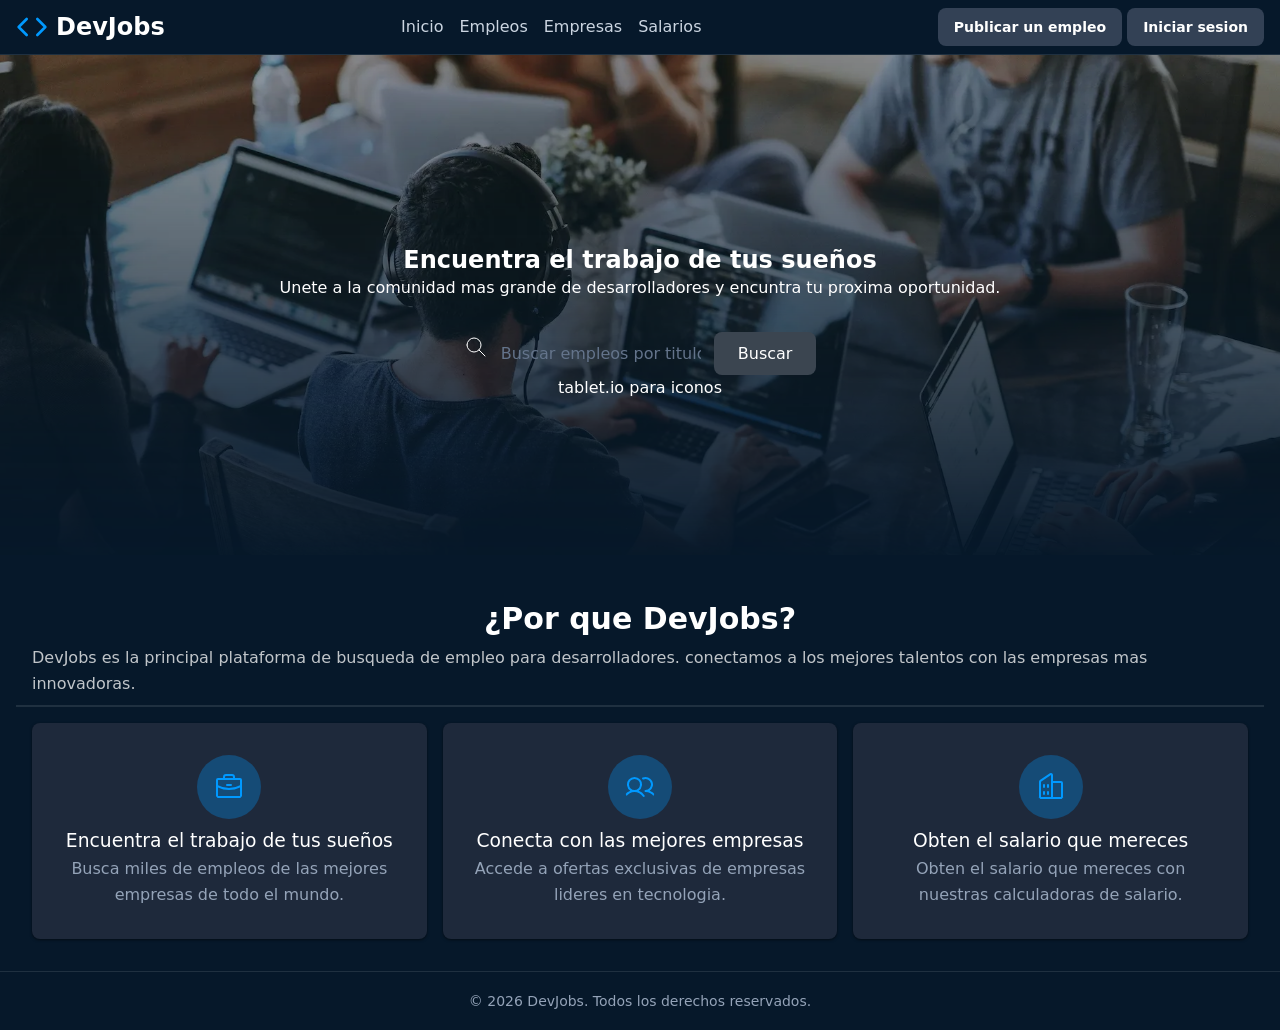
==== 00-htmls y css/index.html @ d2c4809d "first commit" ====
<!doctype html>
<html lang="es">
  <head>
    <meta charset="UTF-8" />
    <meta name="viewport" content="width=device-width, initial-scale=1.0" />
    <title>DevJobs</title>
    <link rel="stylesheet" href="style.css" />
    <meta
      name="description"
      content="Ecuentra las mejores ofertas de trabajo para desarrolladores en DevJobs." />
  </head>

  <body>
    <header>
      <h1>
        <svg
          fill="none"
          stroke="currentColor"
          stroke-linecap="round"
          stroke-linejoin="round"
          stroke-width="2"
          viewBox="0 0 24 24"
          xmlns="http://www.w3.org/2000/svg">
          <polyline points="16 18 22 12 16 6"></polyline>
          <polyline points="8 6 2 12 8 18"></polyline>
        </svg>
        DevJobs
      </h1>
      <nav>
        <a href="">Inicio</a>
        <a href="">Empleos</a>
        <a href="">Empresas</a>
        <a href="">Salarios</a>
      </nav>
      <div>
        <a href="">Publicar un empleo</a>
        <a href="">Iniciar sesion</a>
      </div>
    </header>

    <main>
      <section>
        <img src="./img/background.webp" alt="imagen de DevJobs" />
        <h1>Encuentra el trabajo de tus sueños</h1>
        <p>
          Unete a la comunidad mas grande de desarrolladores y encuntra tu
          proxima oportunidad.
        </p>
        <form role="search">
          <svg
            xmlns="http://www.w3.org/2000/svg"
            width="24"
            height="24"
            viewBox="0 0 24 24"
            fill="none"
            stroke="currentColor"
            stroke-width="1"
            stroke-linecap="round"
            stroke-linejoin="round"
            class="icon icon-tabler icons-tabler-outline icon-tabler-search">
            <path stroke="none" d="M0 0h24v24H0z" fill="none" />
            <path d="M10 10m-7 0a7 7 0 1 0 14 0a7 7 0 1 0 -14 0" />
            <path d="M21 21l-6 -6" />
          </svg>
          <input
            type="text"
            placeholder="Buscar empleos por titulos, habilidad o empresa"
            required />
          <button type="submit">Buscar</button>
          <p>tablet.io para iconos</p>
        </form>
      </section>
      <section>
        <header>
          <h2>¿Por que DevJobs?</h2>
          <p>
            DevJobs es la principal plataforma de busqueda de empleo para
            desarrolladores. conectamos a los mejores talentos con las empresas
            mas innovadoras.
          </p>
        </header>
        <footer>
          <article>
            <svg
              fill="currentColor"
              height="32"
              viewBox="0 0 256 256"
              width="32"
              xmlns="http://www.w3.org/2000/svg"
              aria-hidden="true">
              <path
                d="M216,56H176V48a24,24,0,0,0-24-24H104A24,24,0,0,0,80,48v8H40A16,16,0,0,0,24,72V200a16,16,0,0,0,16,16H216a16,16,0,0,0,16-16V72A16,16,0,0,0,216,56ZM96,48a8,8,0,0,1,8-8h48a8,8,0,0,1,8,8v8H96ZM216,72v41.61A184,184,0,0,1,128,136a184.07,184.07,0,0,1-88-22.38V72Zm0,128H40V131.64A200.19,200.19,0,0,0,128,152a200.25,200.25,0,0,0,88-20.37V200ZM104,112a8,8,0,0,1,8-8h32a8,8,0,0,1,0,16H112A8,8,0,0,1,104,112Z"></path>
            </svg>
            <h3>Encuentra el trabajo de tus sueños</h3>
            <p>
              Busca miles de empleos de las mejores empresas de todo el mundo.
            </p>
          </article>
          <article>
            <svg
              fill="currentColor"
              height="32"
              viewBox="0 0 256 256"
              width="32"
              xmlns="http://www.w3.org/2000/svg"
              aria-hidden="true">
              <path
                d="M117.25,157.92a60,60,0,1,0-66.5,0A95.83,95.83,0,0,0,3.53,195.63a8,8,0,1,0,13.4,8.74,80,80,0,0,1,134.14,0,8,8,0,0,0,13.4-8.74A95.83,95.83,0,0,0,117.25,157.92ZM40,108a44,44,0,1,1,44,44A44.05,44.05,0,0,1,40,108Zm210.14,98.7a8,8,0,0,1-11.07-2.33A79.83,79.83,0,0,0,172,168a8,8,0,0,1,0-16,44,44,0,1,0-16.34-84.87,8,8,0,1,1-5.94-14.85,60,60,0,0,1,55.53,105.64,95.83,95.83,0,0,1,47.22,37.71A8,8,0,0,1,250.14,206.7Z"></path>
            </svg>
            <h3>Conecta con las mejores empresas</h3>
            <p>
              Accede a ofertas exclusivas de empresas lideres en tecnologia.
            </p>
          </article>
          <article>
            <svg
              fill="currentColor"
              height="32"
              viewBox="0 0 256 256"
              width="32"
              xmlns="http://www.w3.org/2000/svg"
              aria-hidden="true">
              <path
                d="M240,208H224V96a16,16,0,0,0-16-16H144V32a16,16,0,0,0-24.88-13.32L39.12,72A16,16,0,0,0,32,85.34V208H16a8,8,0,0,0,0,16H240a8,8,0,0,0,0-16ZM208,96V208H144V96ZM48,85.34,128,32V208H48ZM112,112v16a8,8,0,0,1-16,0V112a8,8,0,1,1,16,0Zm-32,0v16a8,8,0,0,1-16,0V112a8,8,0,1,1,16,0Zm0,56v16a8,8,0,0,1-16,0V168a8,8,0,0,1,16,0Zm32,0v16a8,8,0,0,1-16,0V168a8,8,0,0,1,16,0Z"></path>
            </svg>
            <h3>Obten el salario que mereces</h3>
            <p>
              Obten el salario que mereces con nuestras calculadoras de salario.
            </p>
          </article>
        </footer>
      </section>
    </main>
    <footer>
      <small>&copy; 2026 DevJobs. Todos los derechos reservados.</small>
    </footer>
  </body>
</html>
---- 00-htmls y css/style.css ----
* {
  margin: 0;
  padding: 0;
  box-sizing: border-box;
}

:root {
  --primary: #3b4550;
  --primary-dark: #0a3d66;
  --primary-hover: #0d5ba8;
  --primary-light: #09f;
  --background: #06182a;
  --text-primary: #ffffff;
  --text-secondary: #cbd5e1;
  --text-muted: #94a3b8;
  --border: rgba(255, 255, 255, 0.1);
  --card-bg: #1e293b;
  --shadow: rgba(0, 0, 0, 0.3);
  --input-bg: #1e293b;
  --hsla-example: hsla(210, 100%, 56%, 1);
}

@font-face {
  font-family: "Inter Variable";
  font-style: normal;
  font-display: swap;
  font-weight: 100 900;
  src: url(https://cdn.jsdelivr.net/fontsource/fonts/inter:vf@latest/latin-wght-normal.woff2)
    format("woff2-variations");
  unicode-range:
    U+0000-00FF, U+0131, U+0152-0153, U+02BB-02BC, U+02C6, U+02DA, U+02DC,
    U+0304, U+0308, U+0329, U+2000-206F, U+20AC, U+2122, U+2191, U+2193, U+2212,
    U+2215, U+FEFF, U+FFFD;
}

body {
  font-family: system-ui;
  background-color: var(--background);
  color: var(--text-primary);
  min-height: 100vh; /*altura minima*/
  display: flex;
  flex-direction: column;
  line-height: 1.6;
}

/* Títulos principales */
h1 {
  font-size: 1.5rem;
  line-height: 1.2;
  text-wrap: balance;
  display: flex;
  align-items: center;
  gap: 0.5rem;

  svg {
    width: 2rem;
    height: 2rem;
    color: var(--primary-light);
  }
}

h1 + p {
  text-wrap: balance;
  margin-bottom: 2rem;
}

/* Header */
header {
  border-bottom: 1px solid var(--border);
  background: var(--background);
  padding: 0.5rem 1rem;
  display: flex;
  align-items: center;
  justify-content: space-between;
  gap: 2rem;

  h2 {
    font-size: 1.25rem;
    font-weight: 700;
    color: var(--text-primary);
  }
}

/* Navegación del header a otras páginas */
nav {
  align-items: center;
  gap: 1rem;
  display: flex;

  a {
    text-decoration: none;
    color: var(--text-secondary);
    transition: color 0.2s;
    font-weight: 500;

    &:hover,
    &:focus {
      color: var(--primary);
      outline: none;
    }
  }
}

/* Botones del Header */
header div a {
  padding: 0.5rem 1rem;
  border-radius: 0.5rem;
  background-color: #334155;
  color: var(--text-primary);
  display: inline-block;
  font-size: 0.875rem;
  font-weight: 700;
  text-decoration: none;
  /* TODO */
}

/* Hero */
main > section:nth-child(1) {
  height: 500px;
  text-align: center;
  display: flex;
  flex-direction: column;
  justify-content: center;
  align-items: center;

  h1 {
    padding-top: 36px;
  }

  & > img {
    position: absolute;
    width: 100%;
    height: 100%;
    object-fit: cover;
    z-index: -1;
    left: 0;
    right: 0;
    mask-image: linear-gradient(
      to bottom,
      rgba(16, 25, 34, 1) 5%,
      rgba(16, 25, 34, 0) 80%
    );
  }
}

/* Formulario de Búsqueda */
form {
  max-width: 42rem;
  width: 100%;
  margin: 0 auto;
  padding-inline: 1rem;
}

form > div {
  display: flex;
  align-items: center;
  background-color: var(--input-bg);
  border-radius: 0.5rem;
  box-shadow: 0 10px 15px -3px var(--shadow);
  padding: 0.5rem;
  gap: 0.5rem;
}

form span {
  padding-left: 0.75rem;
  color: var(--text-muted);
  display: flex;
  align-items: center;
  flex-shrink: 0;
}

form input[type="text"] {
  flex: 1;
  background: transparent;
  border: none;
  outline: none;
  color: var(--text-primary);
  padding: 0.75rem 0.5rem;
  font-size: 1rem;
  font-family: inherit;
}

form input[type="text"]::placeholder {
  color: #64748b;
}

button {
  padding: 0.75rem 1.5rem;
  border-radius: 0.5rem;
  background-color: var(--primary);
  color: white;
  font-weight: 400;
  border: none;
  cursor: pointer;
  transition: all 0.2s;
  font-family: inherit;
  font-size: 1rem;
  white-space: nowrap;

  &:hover, /* pseudo-clase que significa que el ratón está encima */
  &:focus {
    /* pseudo-clase que significa que el elemento tiene el foco */
    background-color: var(--primary-hover);
    outline: 2px solid white;
    outline-offset: 2px;
  }

  &:active {
    transform: scale(0.9);
  }

  &:disabled {
    opacity: 0.5;
    pointer-events: none;
  }
}

/* Features Section */
main > section:nth-child(2) {
  padding-inline: 1rem;
  background-color: var(--background);
  padding-top: 2rem;

  & > header {
    gap: 2px;
    flex-direction: column;

    h2 {
      margin-bottom: 0;
    }

    p {
      opacity: 0.75;
    }
  }

  & > div {
    max-width: 1280px;
    margin: 0 auto;
  }
}

main > section:nth-child(2) h2 {
  font-size: 1.875rem;
  font-weight: 700;
  color: var(--text-primary);
  margin-bottom: 1rem;
}

main > section:nth-child(2) > div > div:first-child > p {
  font-size: 1.125rem;
  color: var(--text-muted);
  max-width: 42rem;
  margin: 0 auto;
}

/* Grid de Features */
main > section:nth-child(2) footer {
  display: grid;
  grid-template-columns: repeat(auto-fit, minmax(280px, 1fr));
  gap: 16px;
}

/* Feature Cards */
/* article {
  background-color: var(--card-bg);
  padding: 2rem;
  margin-bottom: 16px;
  border-radius: 0.5rem;                   
  box-shadow: 0px 1px 3px 0 var(--shadow); 

  svg {
    color: var(--primary-light);          
    background: rgba(0, 153, 255, 0.3);  
    border-radius: 9999px;               
    width: 64px;                         
    height: 64px;                        
    padding: 16px;                       
  }

  h3 {
    font-weight: 500;
  }

  p {
    color: var(--text-muted);
  }
} */

/* Footer */
footer {
  background-color: var(--background);
  border-top: 1px solid var(--border);
  text-align: center;
  padding: 16px;

  small {
    color: var(--text-muted);
    font-size: 0.875rem;
  }
}

article {
  background-color: var(--card-bg);
  padding: 2rem;
  margin-bottom: 16px;
  border-radius: 0.5rem;
  box-shadow: 0px 1px 3px 0px rgba(0, 0, 0, 0.5);

  svg {
    color: var(--primary-light);
    background: rgba(0, 153, 255, 0.3);
    width: 64px;
    height: 64px;
    border-radius: 100%;
    padding: 16px;
  }

  p {
    color: var(--text-muted);
  }

  h3 {
    font-weight: 500;
  }
}
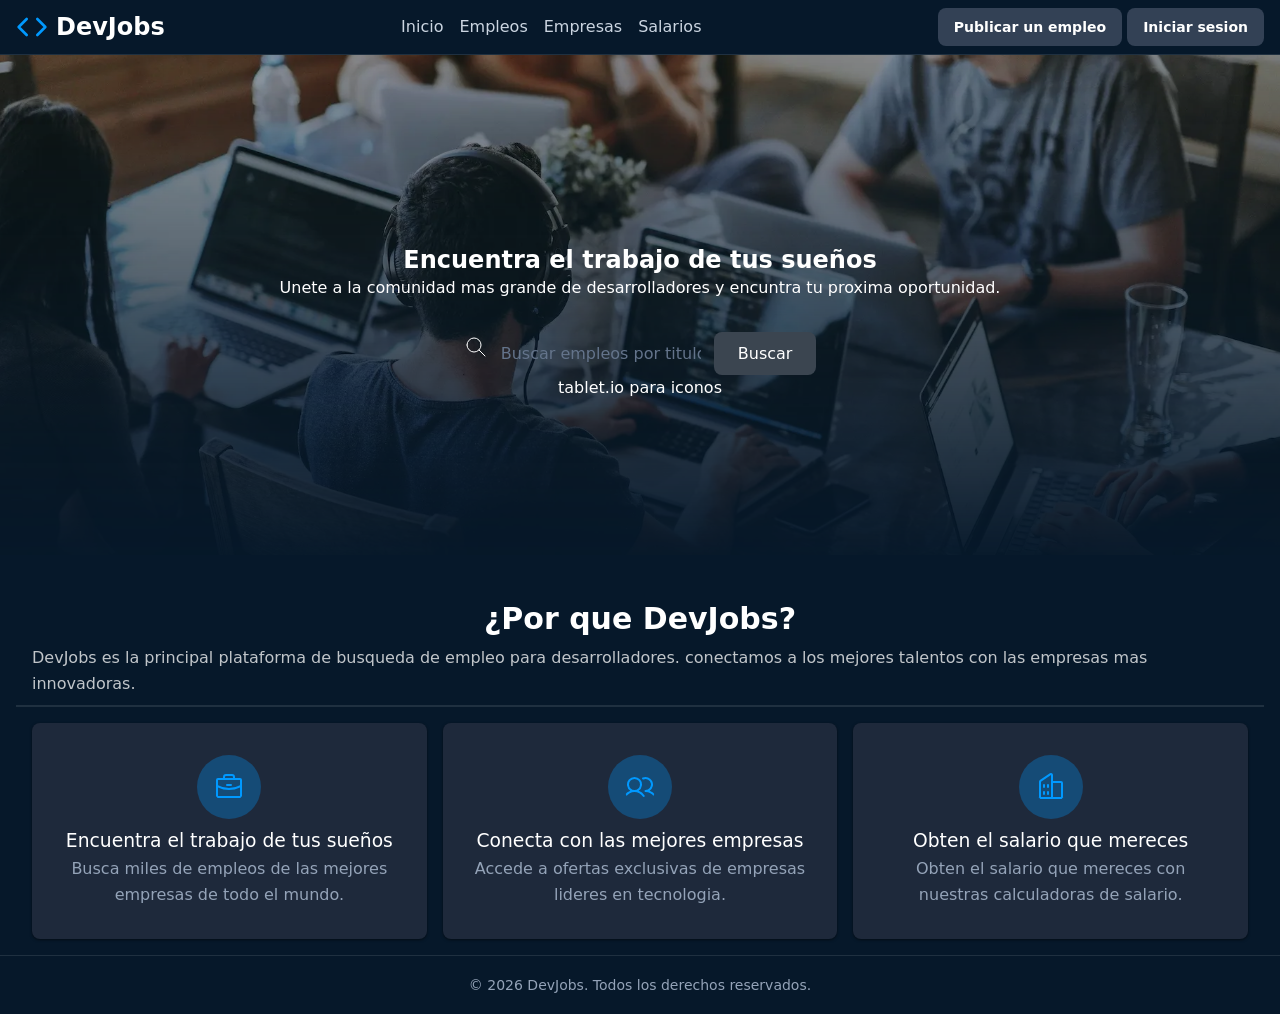
==== commit ebafe353: "terminacion de la pagina BUSQUEDA-DevJobs" ====
--- a/00-htmls y css/index.html
+++ b/00-htmls y css/index.html
@@ -28,7 +28,7 @@
       </h1>
       <nav>
         <a href="">Inicio</a>
-        <a href="">Empleos</a>
+        <a href="./busqueda.html">Empleos</a>
         <a href="">Empresas</a>
         <a href="">Salarios</a>
       </nav>
--- a/00-htmls y css/style.css
+++ b/00-htmls y css/style.css
@@ -300,27 +300,19 @@
   }
 }
 
-article {
+article{
   background-color: var(--card-bg);
   padding: 2rem;
-  margin-bottom: 16px;
   border-radius: 0.5rem;
-  box-shadow: 0px 1px 3px 0px rgba(0, 0, 0, 0.5);
-
-  svg {
+  box-shadow: 0 1px 3px 0 rgba(0,0, 0, 0.5);
+  svg{
     color: var(--primary-light);
-    background: rgba(0, 153, 255, 0.3);
+    background: rgba(0,153,255,.3);
     width: 64px;
     height: 64px;
     border-radius: 100%;
     padding: 16px;
   }
-
-  p {
-    color: var(--text-muted);
-  }
-
-  h3 {
-    font-weight: 500;
-  }
-}
+  p{color: var(--text-muted);}
+  h3{font-weight: 500;}
+}
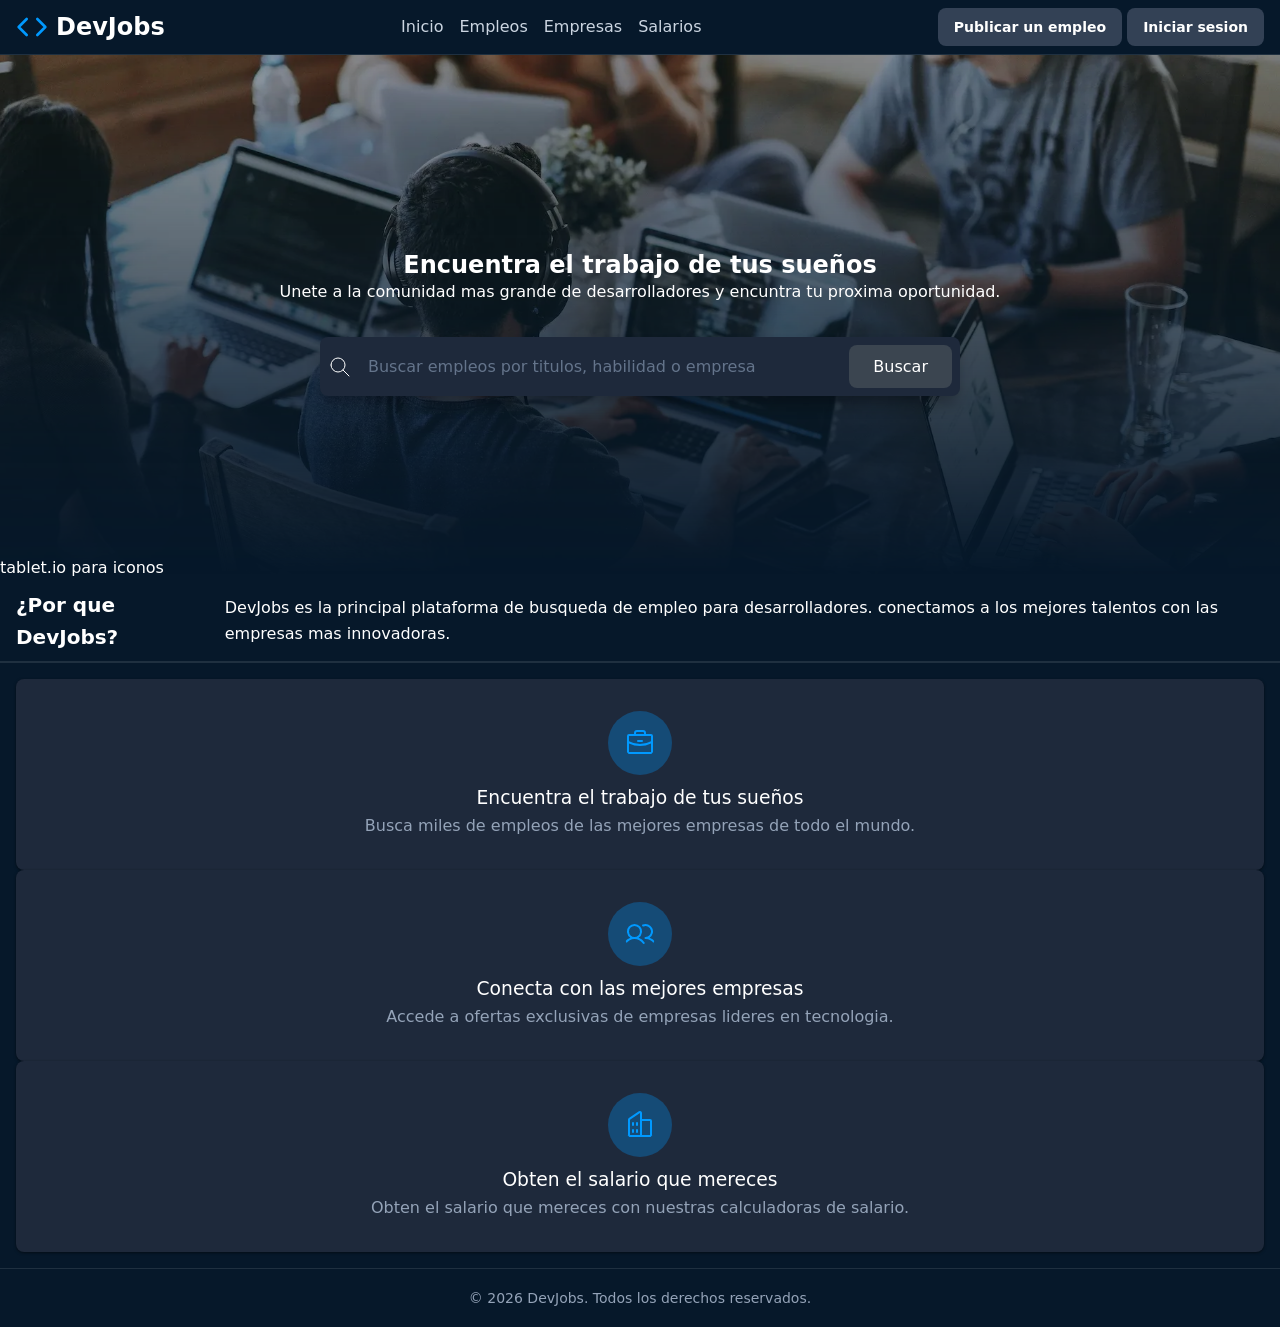
==== commit ad21bd9d: "arreglos en las pages empleos" ====
--- a/00-htmls y css/index.html
+++ b/00-htmls y css/index.html
@@ -46,7 +46,9 @@
           Unete a la comunidad mas grande de desarrolladores y encuntra tu
           proxima oportunidad.
         </p>
+       
         <form role="search">
+          <div>
           <svg
             xmlns="http://www.w3.org/2000/svg"
             width="24"
@@ -67,9 +69,11 @@
             placeholder="Buscar empleos por titulos, habilidad o empresa"
             required />
           <button type="submit">Buscar</button>
-          <p>tablet.io para iconos</p>
+        </div>
         </form>
       </section>
+      <p>tablet.io para iconos</p>
+
       <section>
         <header>
           <h2>¿Por que DevJobs?</h2>
